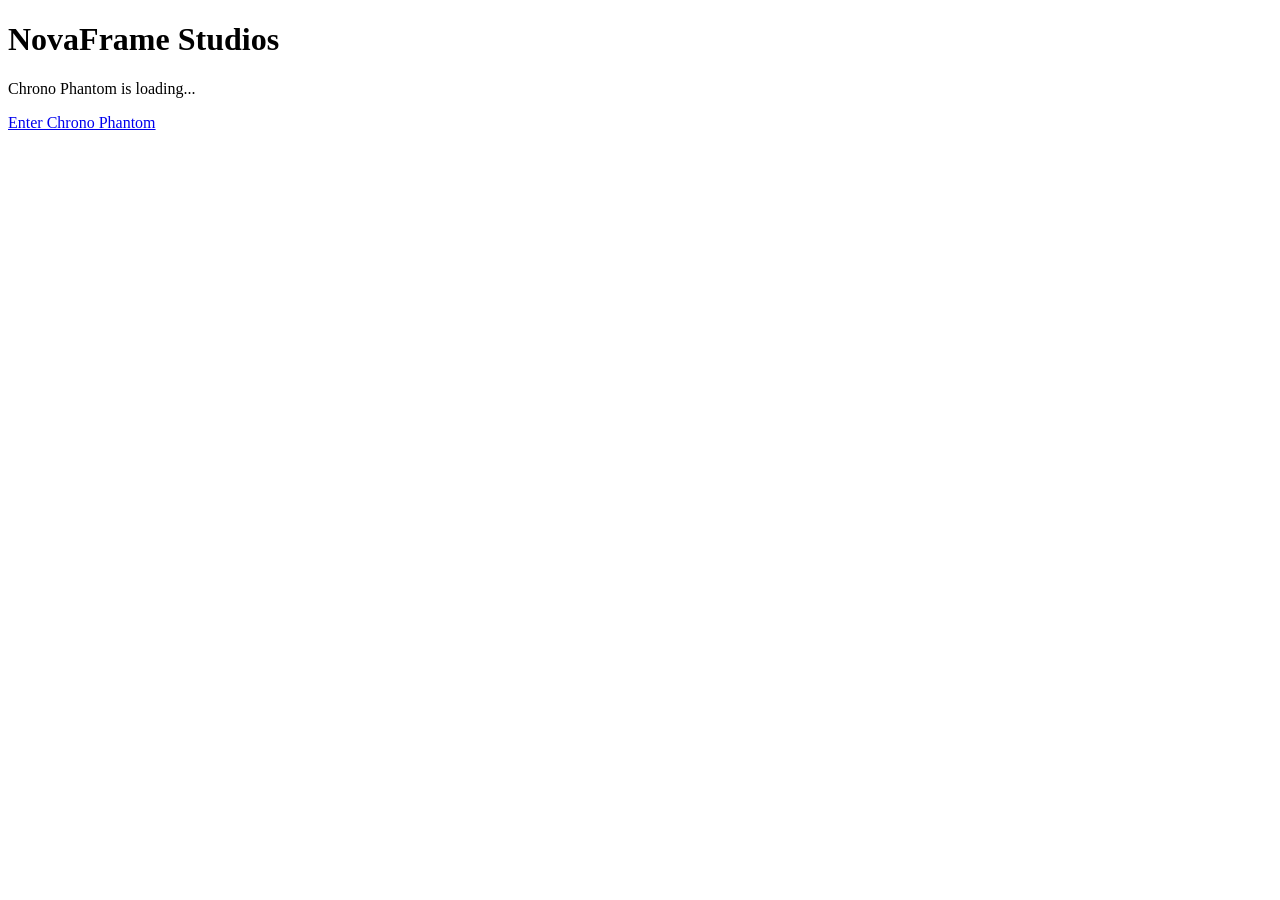
==== index.html @ a655ddb5 "Create index.html" ====
<!DOCTYPE html>
<html>
<head>
  <title>NovaFrame Studios</title>
</head>
<body>
  <h1>NovaFrame Studios</h1>
  <p>Chrono Phantom is loading...</p>

  <a href="chrono-phantom/chapter1.html">Enter Chrono Phantom</a>
</body>
</html>
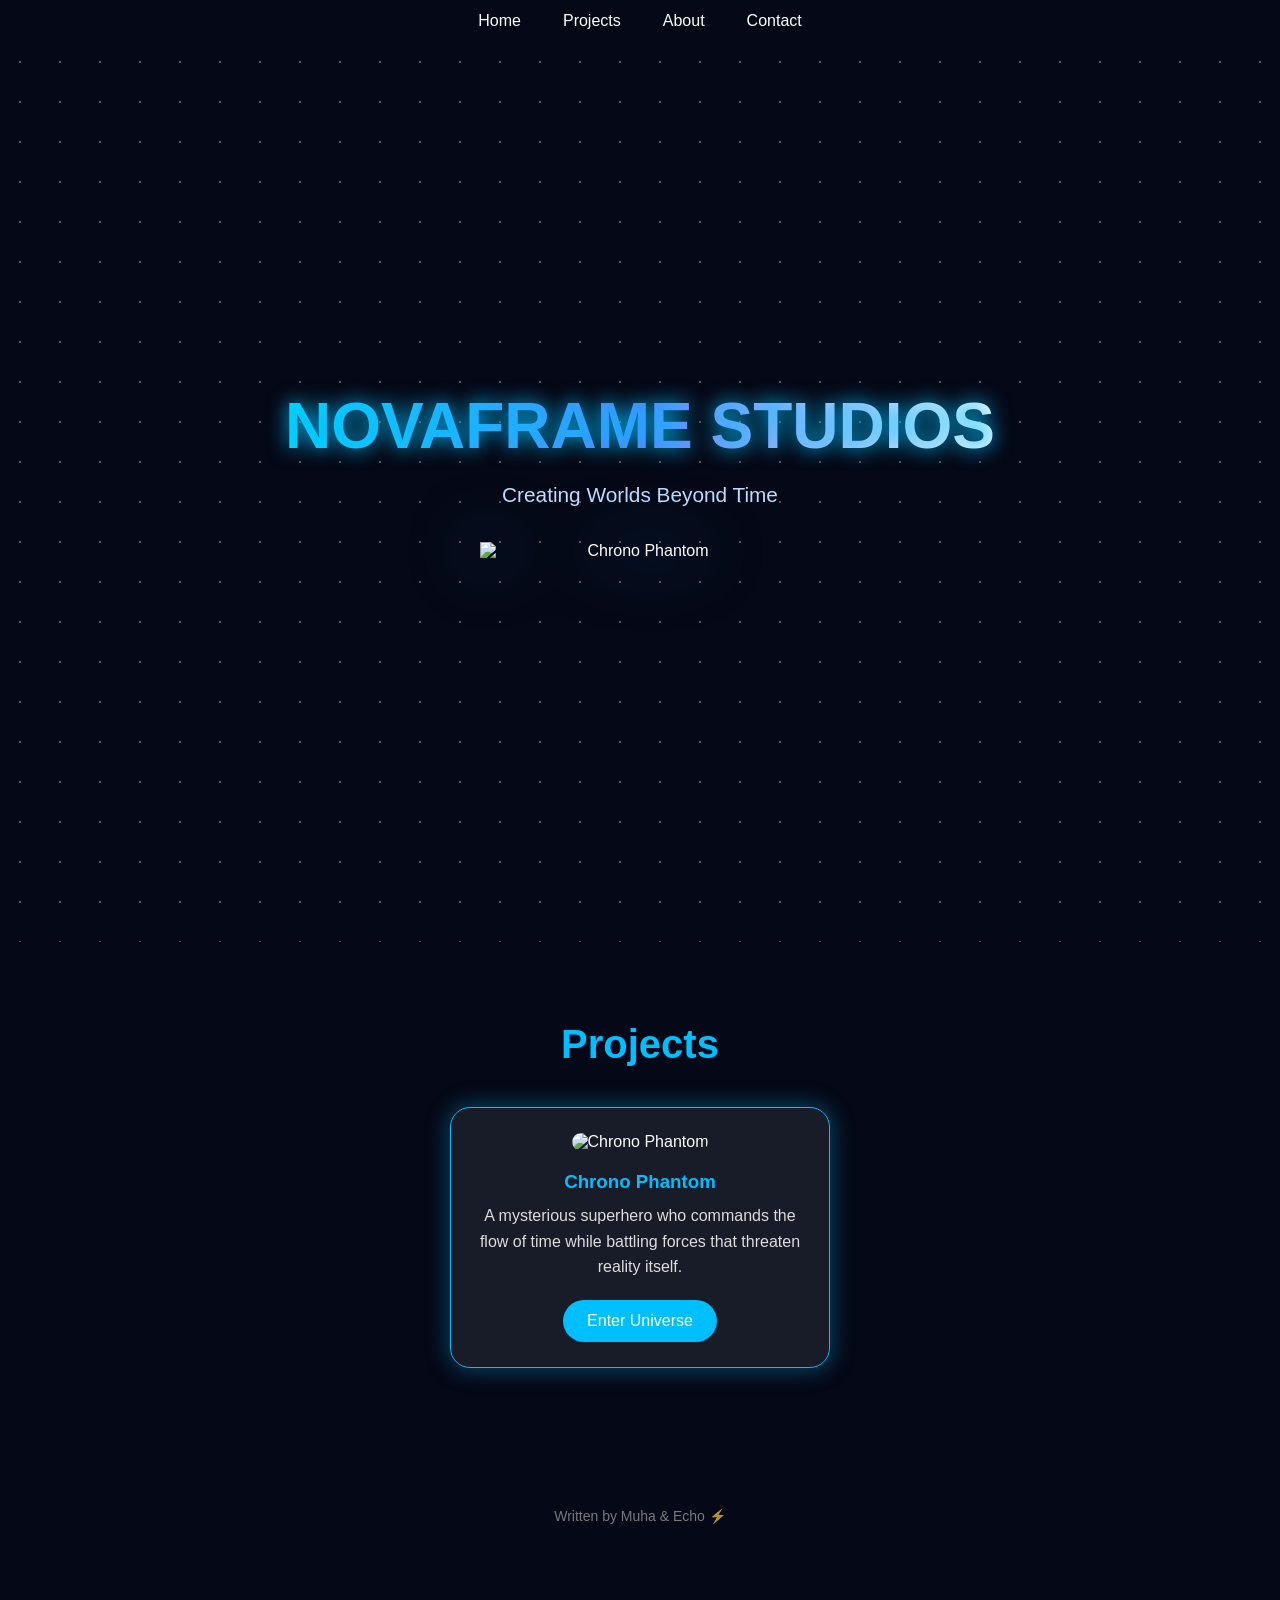
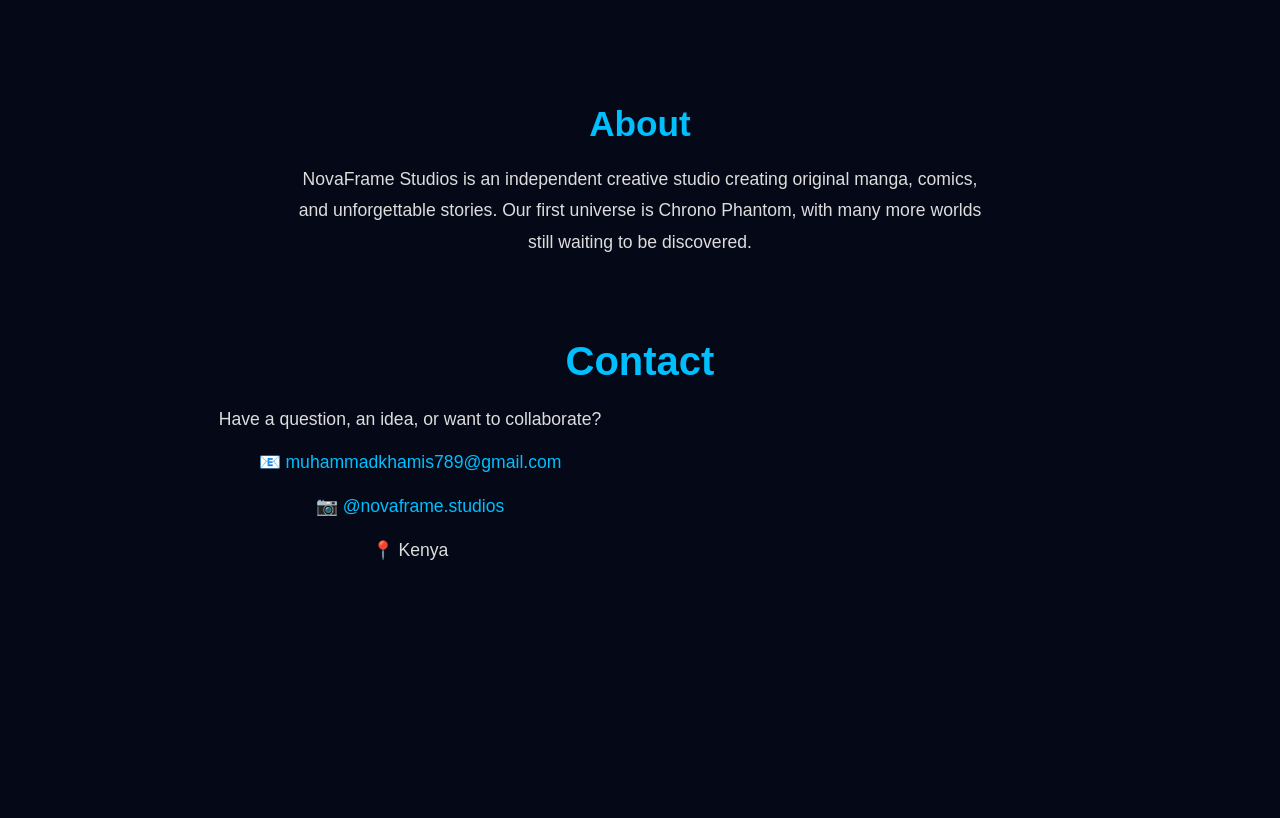
==== commit f6edf187: "Add files via upload" ====
--- a/index.html
+++ b/index.html
@@ -1,12 +1,103 @@
 <!DOCTYPE html>
-<html>
+<html lang="en">
 <head>
-  <title>NovaFrame Studios</title>
+    <meta charset="UTF-8">
+    <meta name="viewport" content="width=device-width, initial-scale=1.0">
+    <title>NovaFrame Studios</title>
+
+    <link rel="stylesheet" href="style.css">
 </head>
+
 <body>
-  <h1>NovaFrame Studios</h1>
-  <p>Chrono Phantom is loading...</p>
+<nav class="navbar">
+    <ul class="nav-links">
+        <li><a href="#home">Home</a></li>
+        <li><a href="#projects">Projects</a></li>
+        <li><a href="#about">About</a></li>
+        <li><a href="#contact">Contact</a></li>
+    </ul>
+</nav>
 
-  <a href="chrono-phantom/chapter1.html">Enter Chrono Phantom</a>
+<div class="stars"></div>
+
+<header class="hero">
+
+    <h1 class="logo">NovaFrame Studios</h1>
+
+    <p class="tagline">
+        Creating Worlds Beyond Time
+    </p>
+<img src="assets/Images/chrono.png" alt="Chrono Phantom" class="hero-image">
+    
+    </a>
+
+</header>
+<section id="projects" class="projects">
+
+    <h2>Projects</h2>
+
+    <div class="project-card">
+
+        <img src="assets/Images/chrono.png" alt="Chrono Phantom">
+
+        <h3>Chrono Phantom</h3>
+
+        <p>
+            A mysterious superhero who commands the flow of time while
+            battling forces that threaten reality itself.
+        </p>
+
+        <a href="chrono-phantom.html" class="project-btn">
+            Enter Universe
+        </a>
+
+    </div>
+
+</section>
+
+</section>
+<section id="home">
+<section id="projects">
+<section id="about">
+<section id="contact">
+<script src="script.js"></script>
+<footer class="credits">
+  Written by Muha & Echo ⚡
+</footer>
 </body>
 </html>
+<section id="about" class="about">
+
+<section id="about" class="about">
+
+    <h2>About</h2>
+
+    <p>
+        NovaFrame Studios is an independent creative studio creating original
+        manga, comics, and unforgettable stories. Our first universe is
+        Chrono Phantom, with many more worlds still waiting to be discovered.
+    </p>
+
+<section id="contact" class="contact">
+
+    <h2>Contact</h2>
+
+    <p>Have a question, an idea, or want to collaborate?</p>
+
+    <p>
+        📧
+        <a href="mailto:muhammadkhamis789@gmail.com">
+            muhammadkhamis789@gmail.com
+        </a>
+    </p>
+
+    <p>
+        📷
+        <a href="https://instagram.com/novaframe.studios" target="_blank">
+            @novaframe.studios
+        </a>
+    </p>
+
+    <p>📍 Kenya</p>
+
+</section>
--- a/style.css
+++ b/style.css
@@ -0,0 +1,404 @@
+html{
+    scroll-behavior:smooth;
+}
+*{
+    margin:0;
+    padding:0;
+    box-sizing:border-box;
+    font-family:Arial, sans-serif;
+}
+
+body{
+    background:#050816;
+    color:white;
+    overflow-x:hidden;
+}
+
+.stars{
+    position:fixed;
+    width:100%;
+    height:100%;
+    background:
+    radial-gradient(white 1px,transparent 1px);
+    background-size:40px 40px;
+    opacity:.3;
+    animation:moveStars 60s linear infinite;
+    z-index:-1;
+}
+
+@keyframes moveStars{
+    from{transform:translateY(0);}
+    to{transform:translateY(500px);}
+}
+
+.hero{
+    min-height:100vh;
+    display:flex;
+    flex-direction:column;
+    justify-content:center;
+    align-items:center;
+    text-align:center;
+    padding:20px;
+}
+
+.logo{
+    font-size:4rem;
+    font-weight:900;
+    text-transform:uppercase;
+    background:linear-gradient(90deg,#00d9ff,#5f7cff,#ffffff);
+    -webkit-background-clip:text;
+    -webkit-text-fill-color:transparent;
+    text-shadow:0 0 20px #00bfff;
+}
+
+.tagline{
+    margin-top:20px;
+    font-size:1.3rem;
+    color:#bcdcff;
+}
+
+.btn{
+    margin-top:40px;
+    padding:16px 40px;
+    text-decoration:none;
+    color:white;
+    border:2px solid #00bfff;
+    border-radius:50px;
+    box-shadow:0 0 20px #00bfff;
+    transition:.3s;
+}
+
+.btn:hover{
+    background:#00bfff;
+    transform:scale(1.05);
+}
+
+.project{
+    padding:80px 20px;
+    text-align:center;
+}
+
+.project h2{
+    color:#00bfff;
+    margin-bottom:10px;
+}
+
+.project h1{
+    font-size:3rem;
+    margin-bottom:20px;
+}
+
+.project p{
+    color:#d0d8ff;
+    max-width:600px;
+    margin:auto;
+    font-size:1.1rem;
+}
+.hero-image{
+    width:320px;
+    max-width:90%;
+    margin:35px 0;
+    filter:drop-shadow(0 0 35px #00bfff);
+    animation:float 4s ease-in-out infinite;
+}
+
+@keyframes float{
+    0%{transform:translateY(0);}
+    50%{transform:translateY(-15px);}
+    100%{transform:translateY(0);}
+}.navbar{
+    display:flex;
+    justify-content:center;
+    align-items:center;
+    padding:12px 10px;
+
+}
+
+.nav-logo{
+    color:#00ccff;
+}
+.nav-links{
+    display:flex;
+    justify-content:center;
+    align-items:center;
+    gap:12px;
+    list-style:none;
+    padding:0;
+    margin:0;
+}
+
+.nav-links a{
+    color:white;
+    text-decoration:none;
+    transition:.3s;
+}
+
+.nav-links a:hover{
+    color:#00ccff;
+}
+.about{
+    padding:80px 20px;
+    text-align:center;
+}
+
+.about h2{
+    color:#00bfff;
+    font-size:2.2rem;
+    margin-bottom:20px;
+}
+
+.about p{
+    max-width:700px;
+    margin:auto;
+    font-size:1.1rem;
+    line-height:1.8;
+    color:#ddd;
+}
+<section id="contact" class="contact">
+
+    <h2>CONTACT US</h2>
+
+  <p>Email: muhammadkhamis789@gmail.com</p>
+
+    <p>Facebook: @aquaboy</p>
+
+    <p>Location: Kenya</p>
+
+</section>
+.contact{
+    padding:80px 20px;
+    text-align:center;
+}
+
+.contact h2{
+    color:#00bfff;
+    font-size:2.2rem;
+    margin-bottom:20px;
+}
+
+.contact p{
+    color:#ddd;
+    margin:10px 0;
+    font-size:1.1rem;
+}
+.contact{
+    padding:80px 20px;
+    text-align:center;
+}
+
+.contact h2{
+    font-size:2.5rem;
+    color:#00bfff;
+    margin-bottom:20px;
+}
+
+.contact p{
+    color:#ddd;
+    font-size:1.1rem;
+    margin:12px 0;
+}
+.contact a{
+    color:#00bfff;
+    text-decoration:none;
+    transition:0.3s;
+}
+
+.contact a:hover{
+    color:white;
+    text-shadow:0 0 10px #00bfff;
+}.projects{
+    padding:80px 20px;
+    text-align:center;
+}
+
+.projects h2{
+    font-size:2.5rem;
+    color:#00bfff;
+    margin-bottom:40px;
+}
+
+.project-card{
+    max-width:380px;
+    margin:auto;
+    background:rgba(255,255,255,0.08);
+    border:1px solid #00bfff;
+    border-radius:20px;
+    padding:25px;
+    box-shadow:0 0 25px rgba(0,191,255,.4);
+    transition:.4s;
+}
+
+.project-card:hover{
+    transform:translateY(-10px);
+    box-shadow:0 0 40px rgba(0,191,255,.8);
+}
+
+.project-card img{
+    width:100%;
+    border-radius:15px;
+}
+
+.project-card h3{
+    color:#00bfff;
+    margin:20px 0 10px;
+}
+
+.project-card p{
+    color:#ddd;
+    line-height:1.6;
+}
+
+.project-btn{
+    display:inline-block;
+    margin-top:20px;
+    padding:12px 24px;
+    background:#00bfff;
+    color:white;
+    text-decoration:none;
+    border-radius:30px;
+    transition:.3s;
+}
+
+.project-btn:hover{
+    background:#0088cc;
+}.nav-links a{
+    color:white;
+    text-decoration:none;
+    padding:8px 15px;
+    border-radius:20px;
+    transition:0.3s;
+}
+
+.nav-links a:hover{
+    background:#00bfff;
+    color:black;
+    box-shadow:0 0 15px #00bfff;
+}.credits {
+  text-align: center;
+  color: #aaa;
+  font-size: 14px;
+  padding: 20px;
+  margin-top: 40px;
+  opacity: 0.7;
+}
+.manga-page{
+    text-align:center;
+    margin:40px 0;
+}
+
+.manga-page img{
+    width:90%;
+    max-width:900px;
+    border-radius:12px;
+    box-shadow:0 0 25px rgba(0,180,255,0.5);
+}
+
+.navigation{
+    display:flex;
+    justify-content:space-between;
+    padding:30px;
+}
+
+.navigation a{
+    color:#4fc3ff;
+    text-decoration:none;
+    font-size:20px;
+}.read-btn{
+    display:inline-block;
+    margin-top:30px;
+    padding:15px 35px;
+    background:#007bff;
+    color:white;
+    text-decoration:none;
+    border-radius:30px;
+    font-size:20px;
+    transition:0.3s;
+}
+
+.read-btn:hover{
+    transform:scale(1.05);
+    box-shadow:0 0 20px #00bfff;
+}.chapter-title{
+    text-align:center;
+    font-size:56px;
+    color:#66ccff;
+    text-shadow:0 0 20px #00bfff;
+    margin-top:30px;
+}
+
+.chapter-subtitle{
+    text-align:center;
+    color:white;
+    margin-bottom:20px;
+}
+
+.page-counter{
+    text-align:center;
+    color:#8fdcff;
+    font-size:20px;
+    margin-bottom:25px;
+}
+
+.manga-page{
+    text-align:center;
+    margin:40px 0;
+}
+
+.manga-page img{
+    width:95%;
+    max-width:1000px;
+    border-radius:12px;
+    box-shadow:0 0 25px rgba(0,191,255,.5);
+}
+
+.navigation{
+    display:flex;
+    justify-content:space-between;
+    padding:30px;
+}
+
+.navigation a{
+    background:#0077ff;
+    color:white;
+    text-decoration:none;
+    padding:15px 25px;
+    border-radius:30px;
+    transition:.3s;
+}
+
+.navigation a:hover{
+    box-shadow:0 0 20px #00bfff;
+    transform:scale(1.05);
+}.reader{
+    text-align:center;
+    margin:40px auto;
+}
+
+#mangaImage{
+    width:95%;
+    max-width:1000px;
+    border-radius:12px;
+    box-shadow:0 0 25px rgba(0,191,255,.5);
+}
+
+.reader-controls{
+    margin:30px 0;
+    display:flex;
+    justify-content:center;
+    align-items:center;
+    gap:20px;
+}
+
+.reader-controls button{
+    padding:12px 24px;
+    border:none;
+    border-radius:25px;
+    background:#0077ff;
+    color:white;
+    cursor:pointer;
+    font-size:18px;
+}
+
+.reader-controls button:hover{
+    box-shadow:0 0 20px #00bfff;
+}
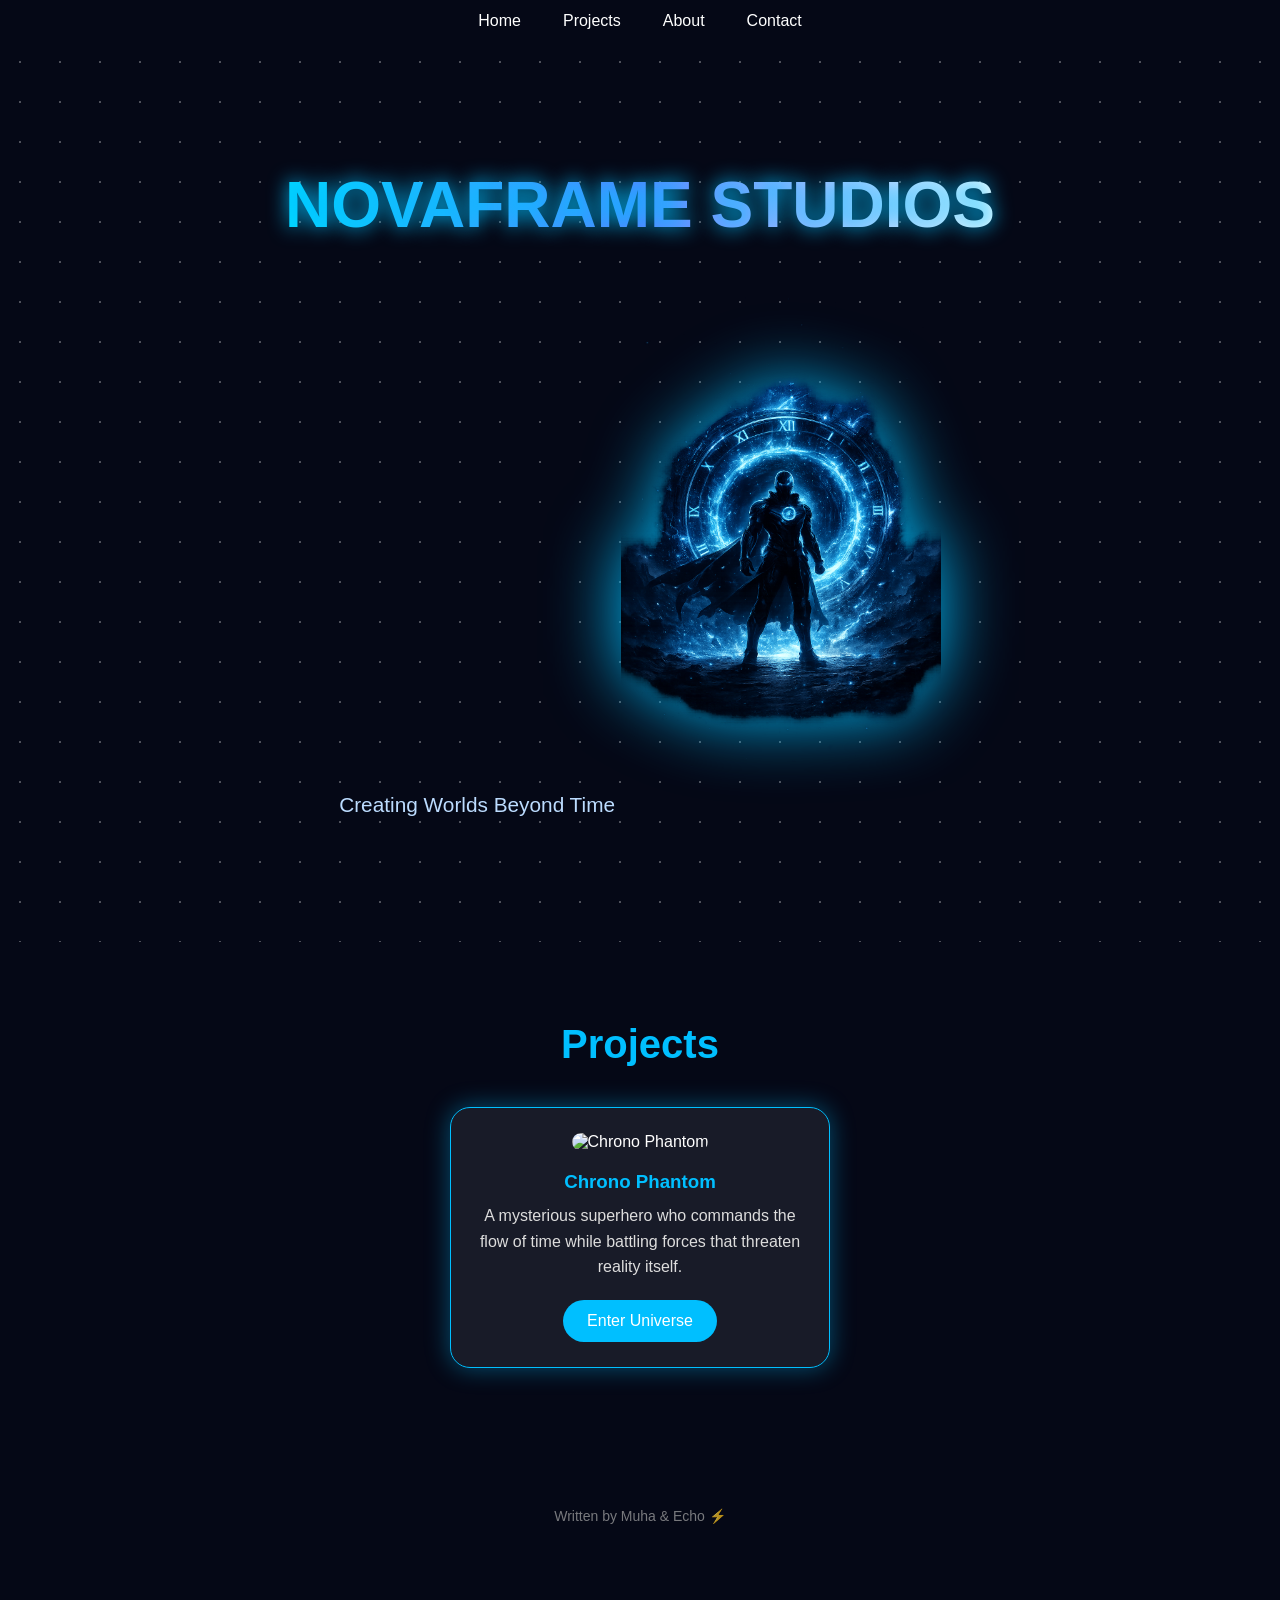
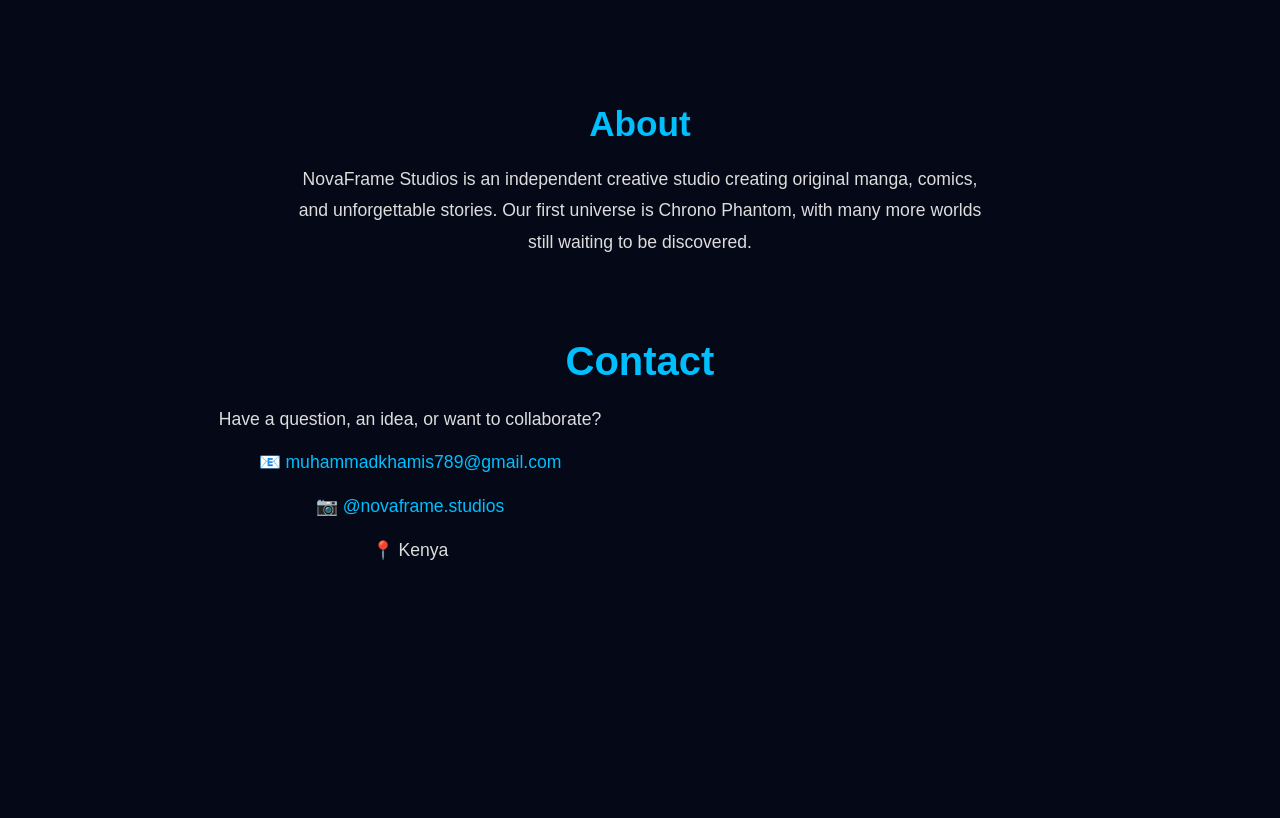
==== commit cb81417e: "Fix image source path in index.html Updated image source path to lowercase for consistency." ====
--- a/index.html
+++ b/index.html
@@ -26,10 +26,7 @@
 
     <p class="tagline">
         Creating Worlds Beyond Time
-    </p>
-<img src="assets/Images/chrono.png" alt="Chrono Phantom" class="hero-image">
-    
-    </a>
+<img src="assets/images/chrono.png" alt="Chrono Phantom" class="hero-image">
 
 </header>
 <section id="projects" class="projects">
@@ -100,4 +97,4 @@
 
     <p>📍 Kenya</p>
 
-</section>+</section>
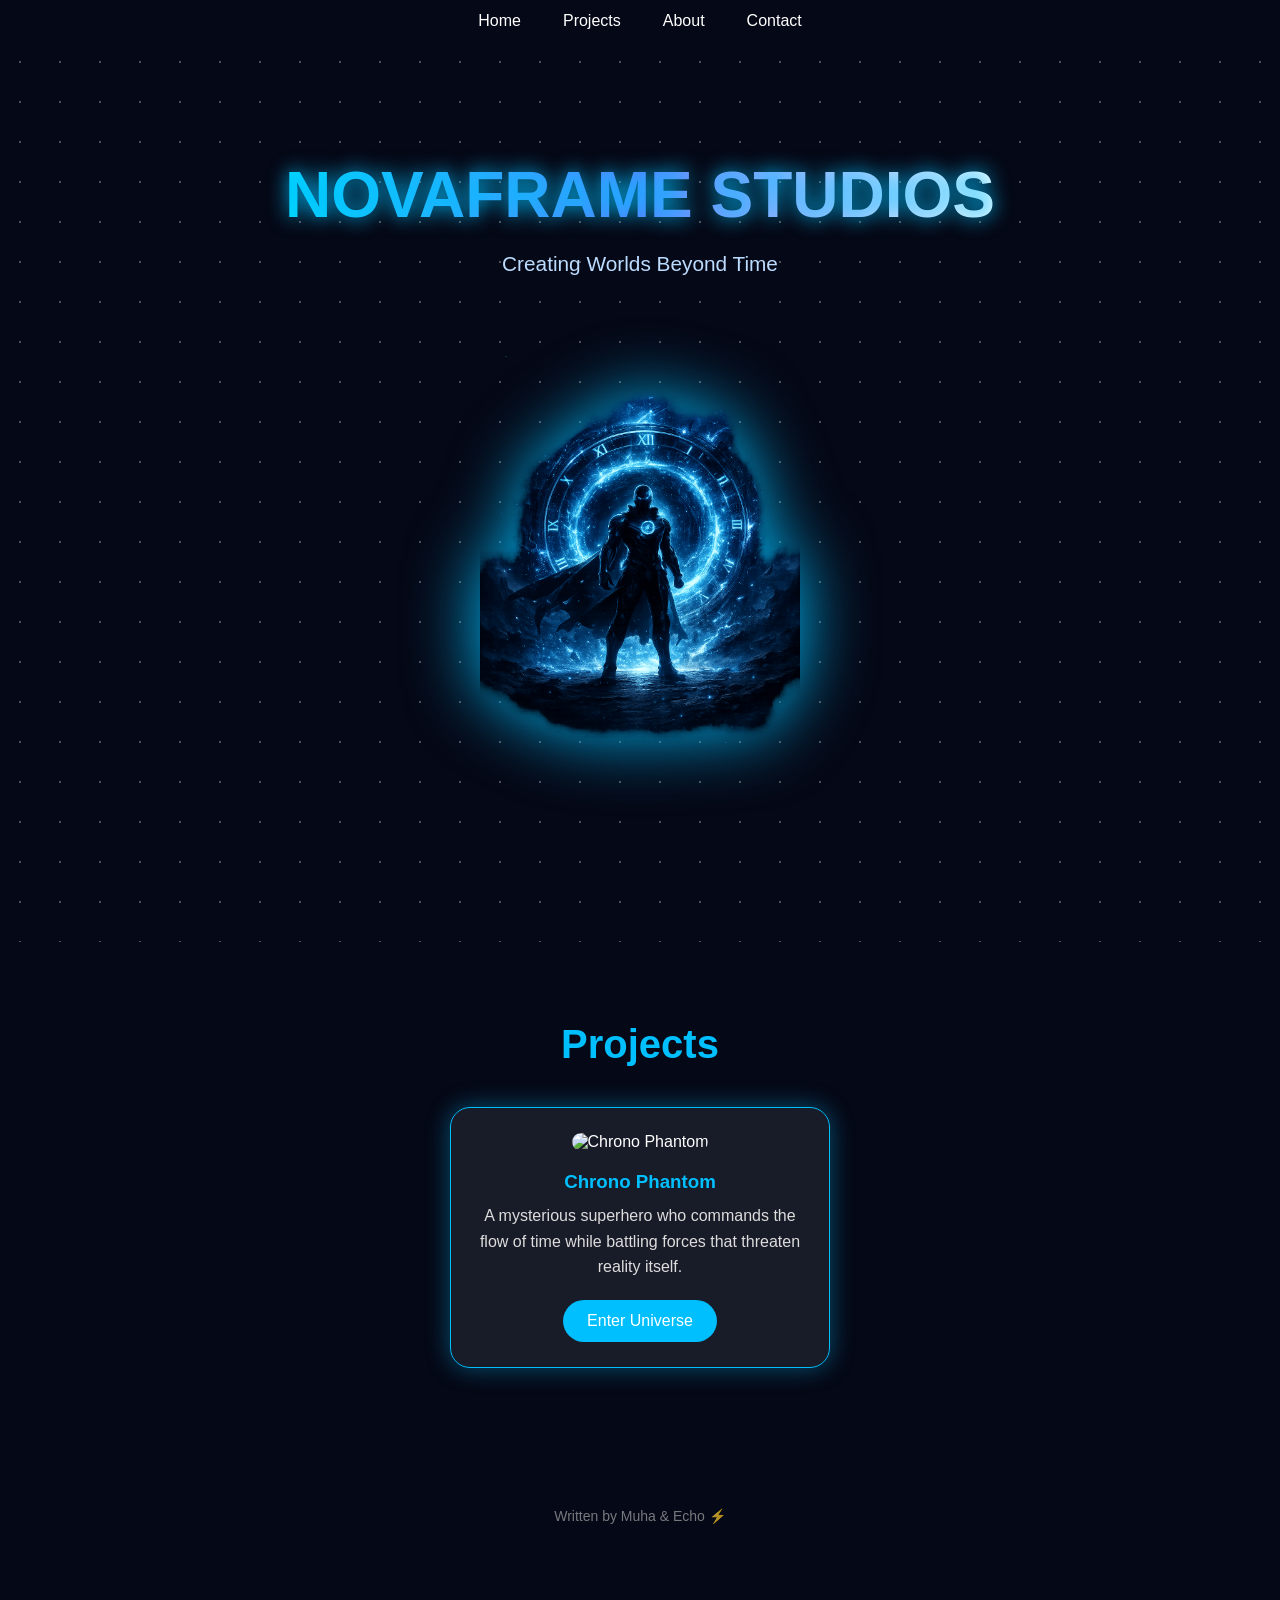
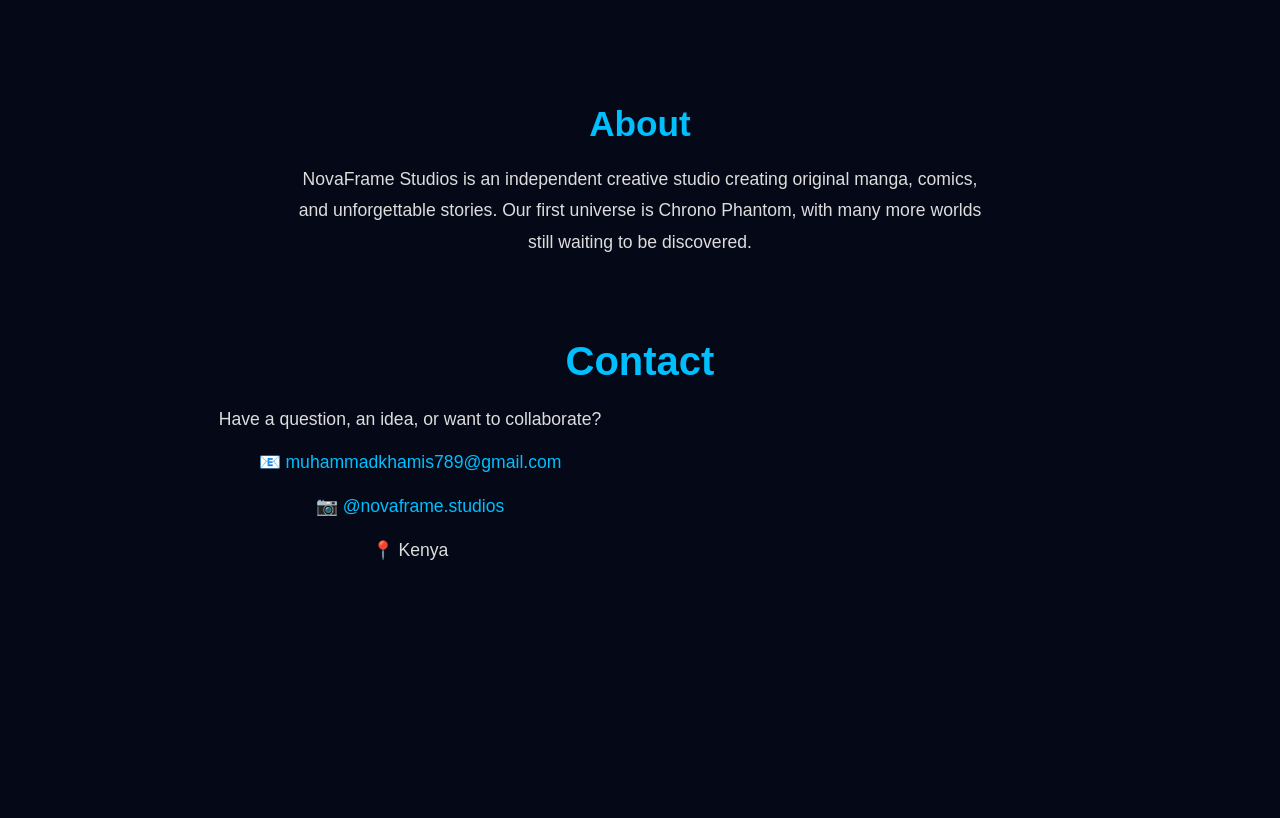
==== commit 6d95a5b4: "Add image to header section in index.html" ====
--- a/index.html
+++ b/index.html
@@ -19,14 +19,15 @@
 </nav>
 
 <div class="stars"></div>
-
 <header class="hero">
 
     <h1 class="logo">NovaFrame Studios</h1>
 
     <p class="tagline">
         Creating Worlds Beyond Time
-<img src="assets/images/chrono.png" alt="Chrono Phantom" class="hero-image">
+    </p>
+
+    <img src="assets/images/chrono.png" alt="Chrono Phantom" class="hero-image">
 
 </header>
 <section id="projects" class="projects">
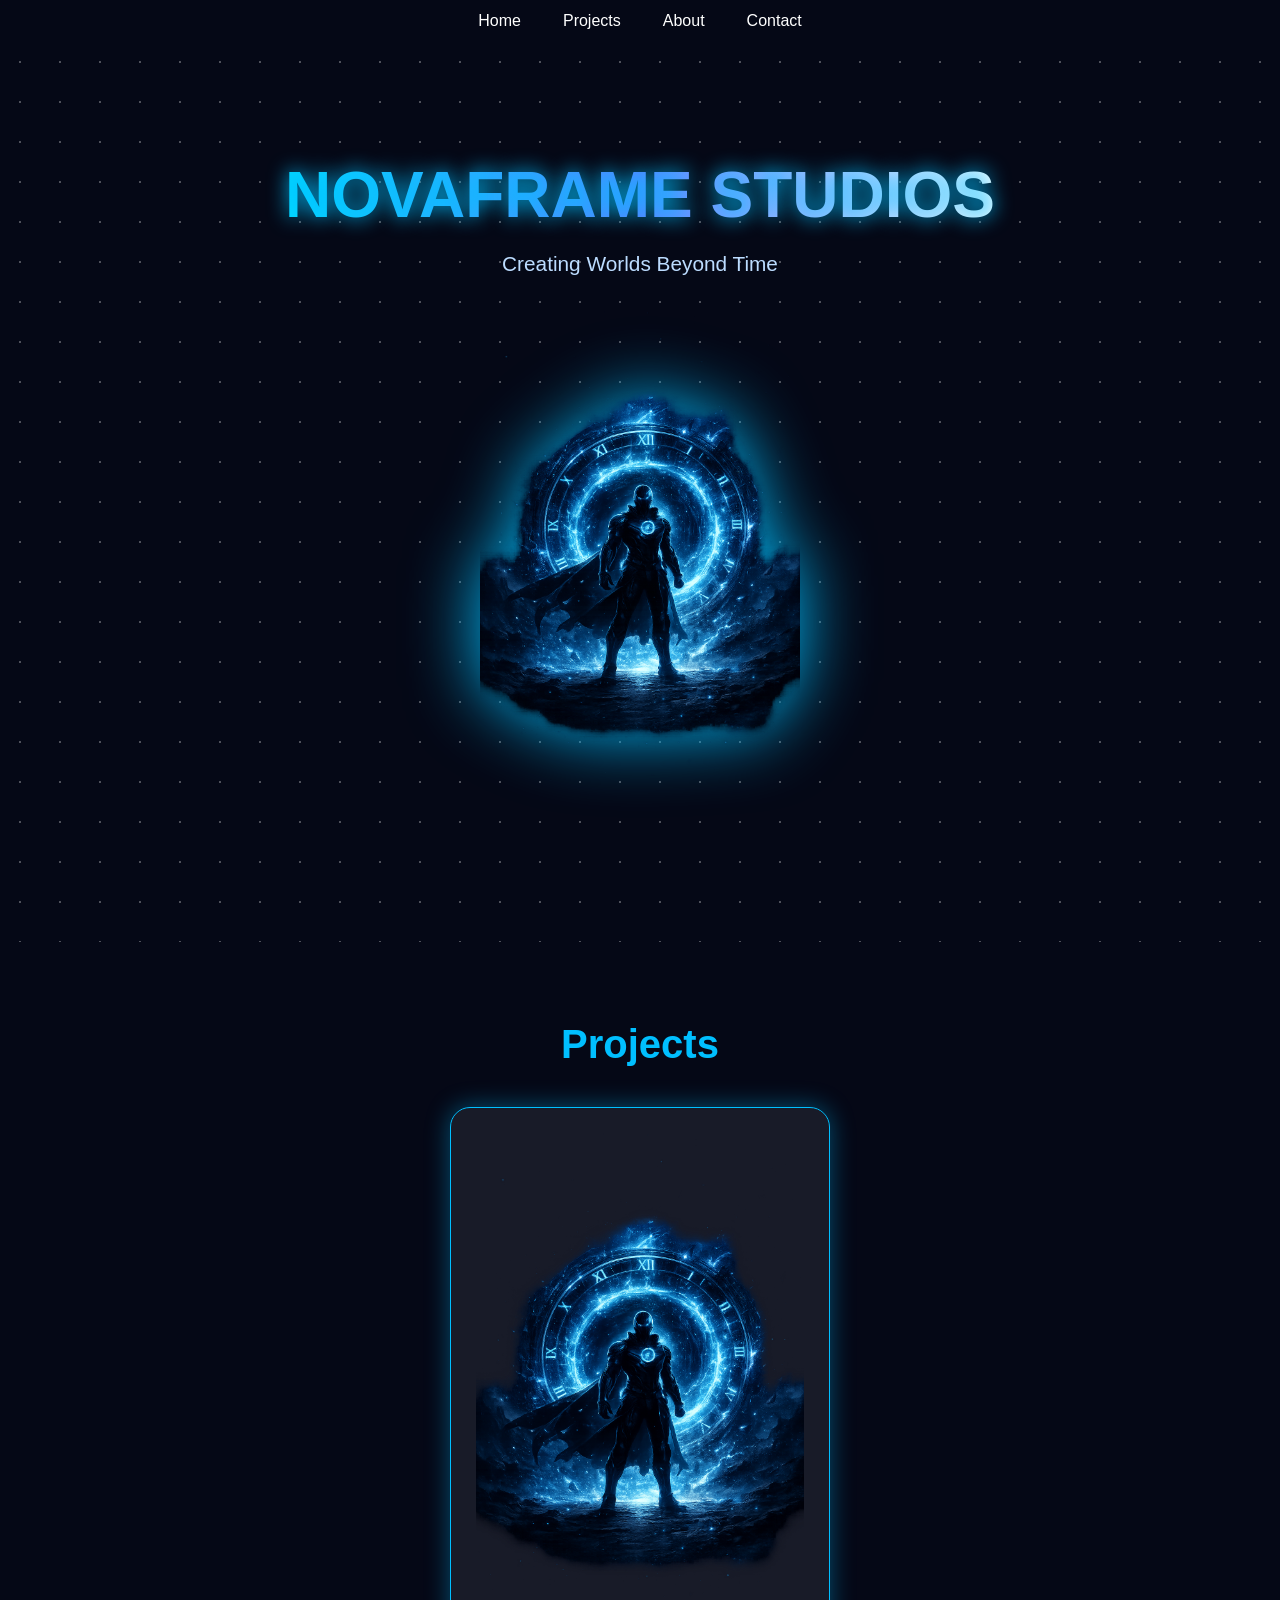
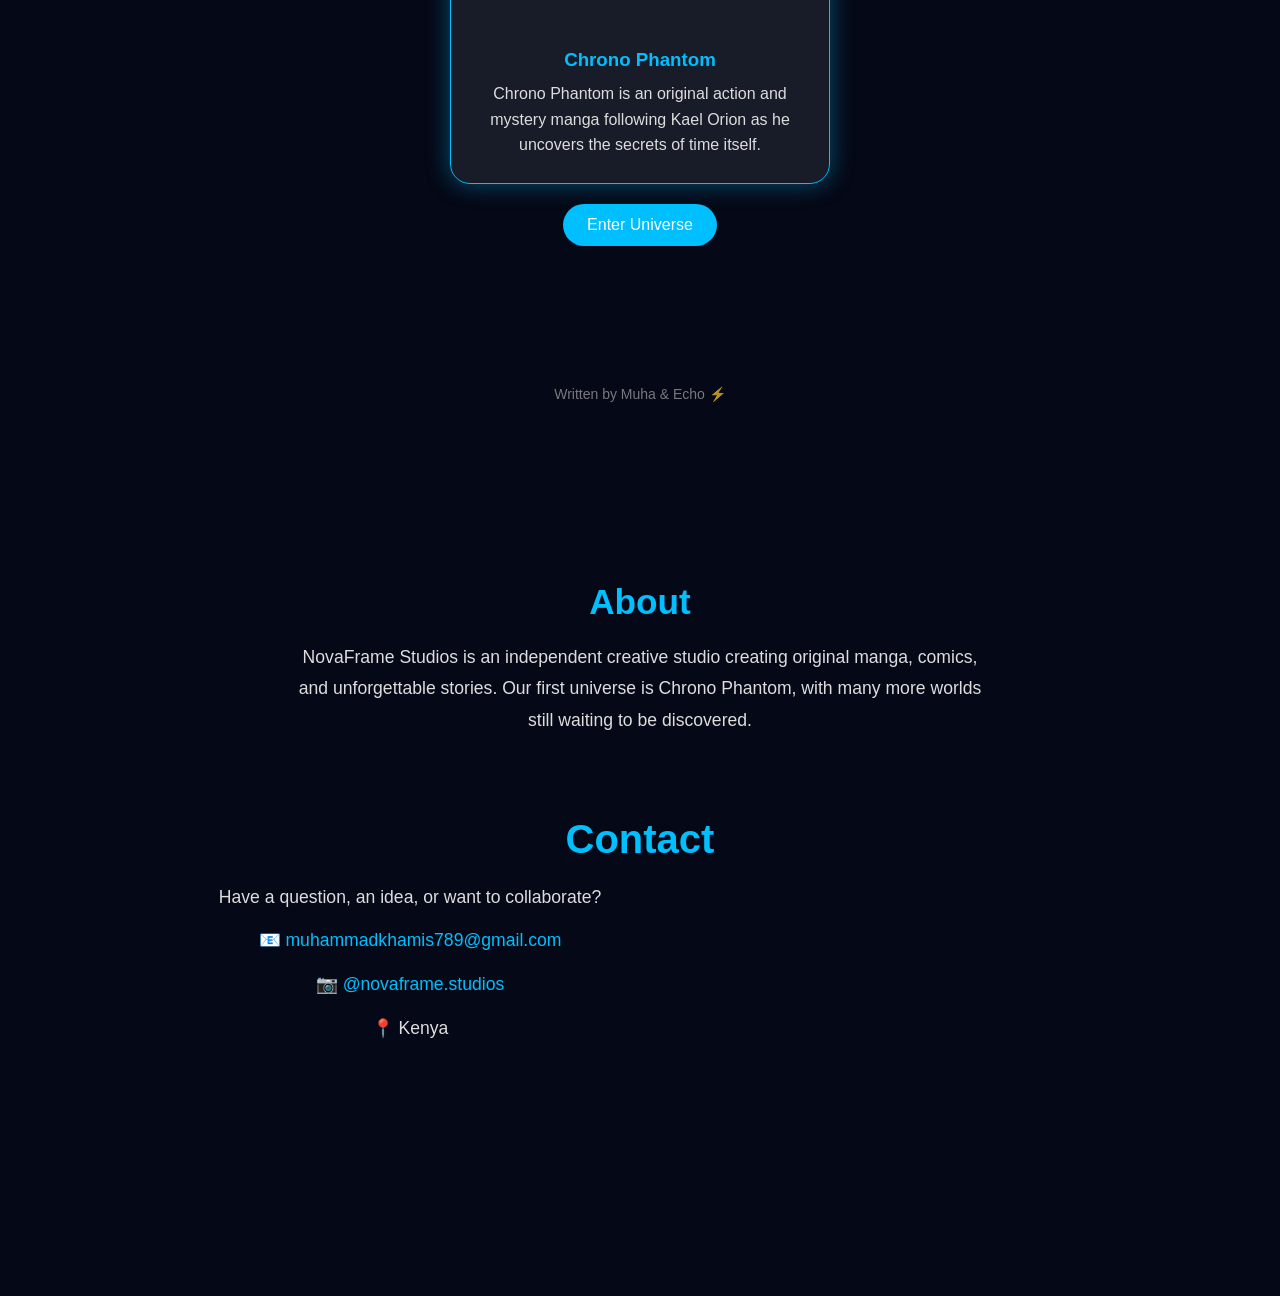
==== commit b7e568b6: "Update index.html" ====
--- a/index.html
+++ b/index.html
@@ -34,16 +34,15 @@
 
     <h2>Projects</h2>
 
-    <div class="project-card">
+<div class="project-card">
+    <img src="assets/images/chrono.png" alt="Chrono Phantom" class="project-image">
 
-        <img src="assets/Images/chrono.png" alt="Chrono Phantom">
+    <h3>Chrono Phantom</h3>
 
-        <h3>Chrono Phantom</h3>
-
-        <p>
-            A mysterious superhero who commands the flow of time while
-            battling forces that threaten reality itself.
-        </p>
+    <p>
+        Chrono Phantom is an original action and mystery manga following Kael Orion as he uncovers the secrets of time itself.
+    </p>
+</div>
 
         <a href="chrono-phantom.html" class="project-btn">
             Enter Universe
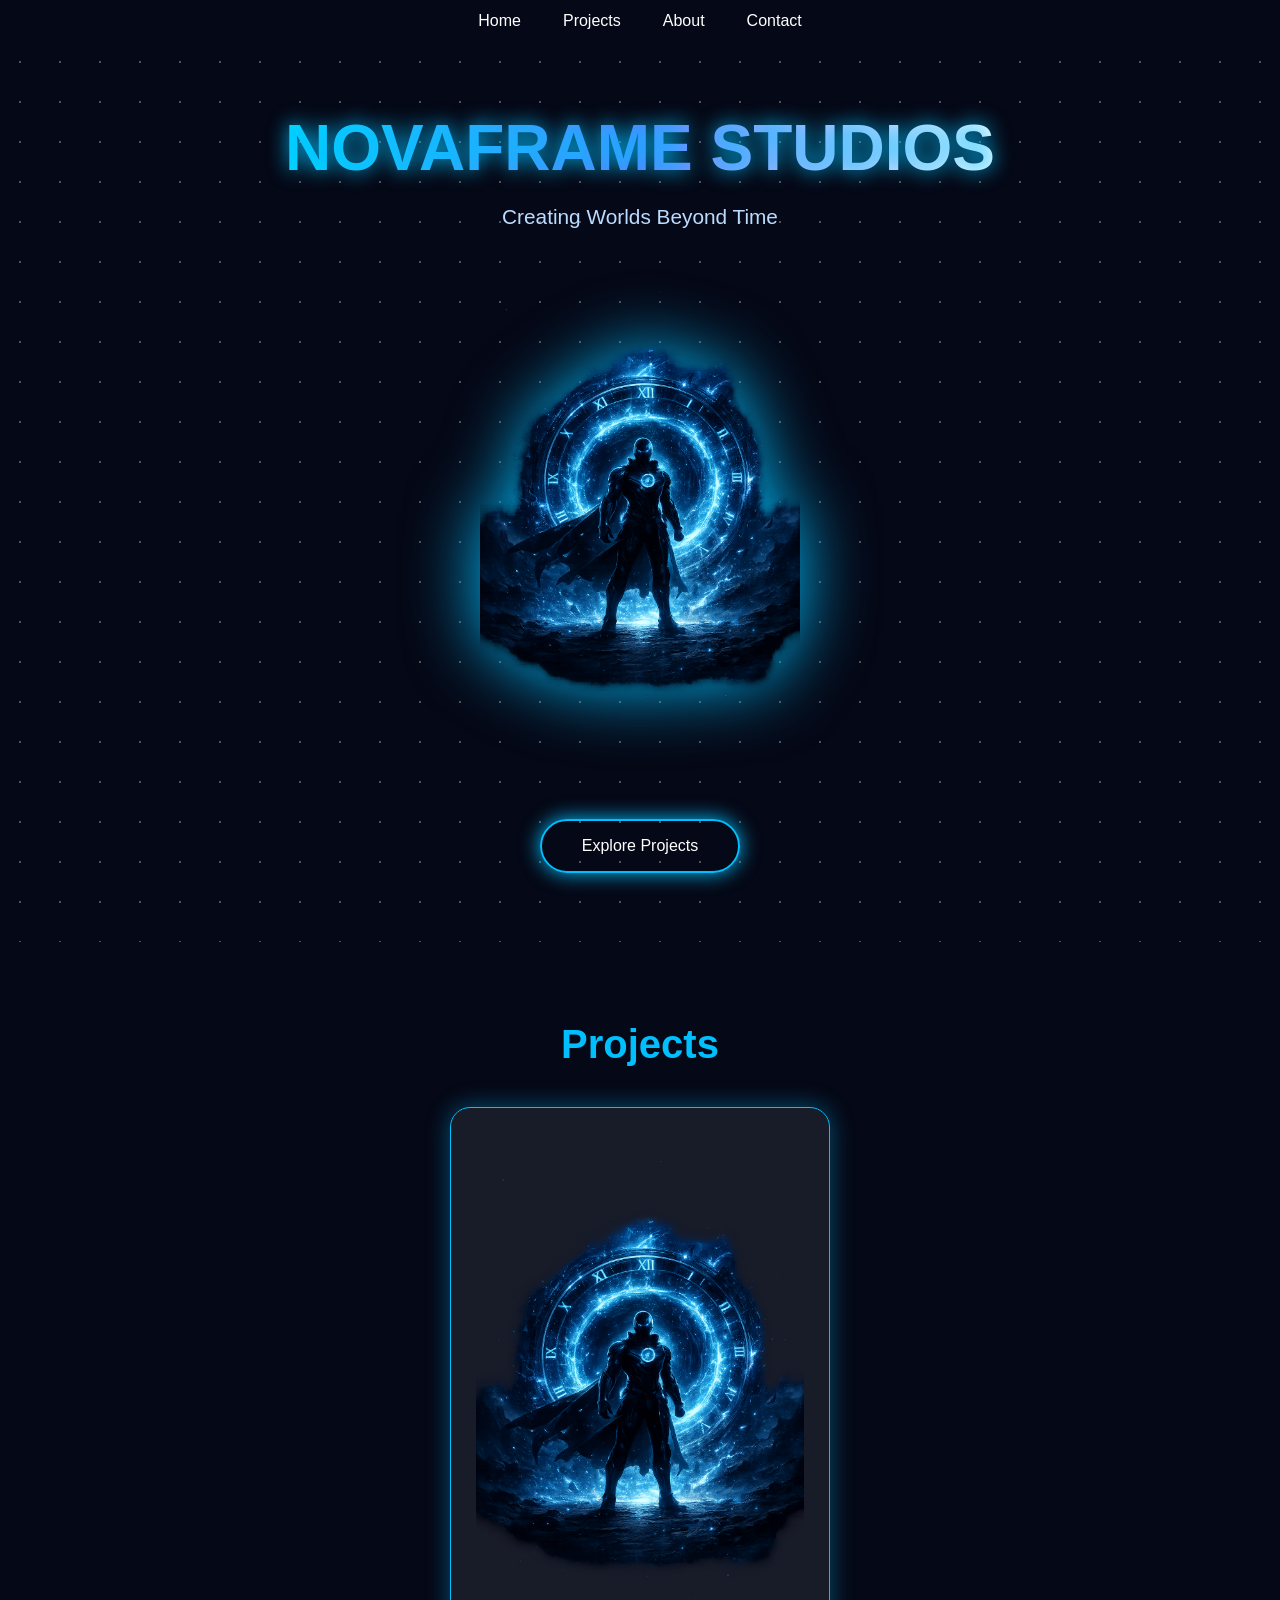
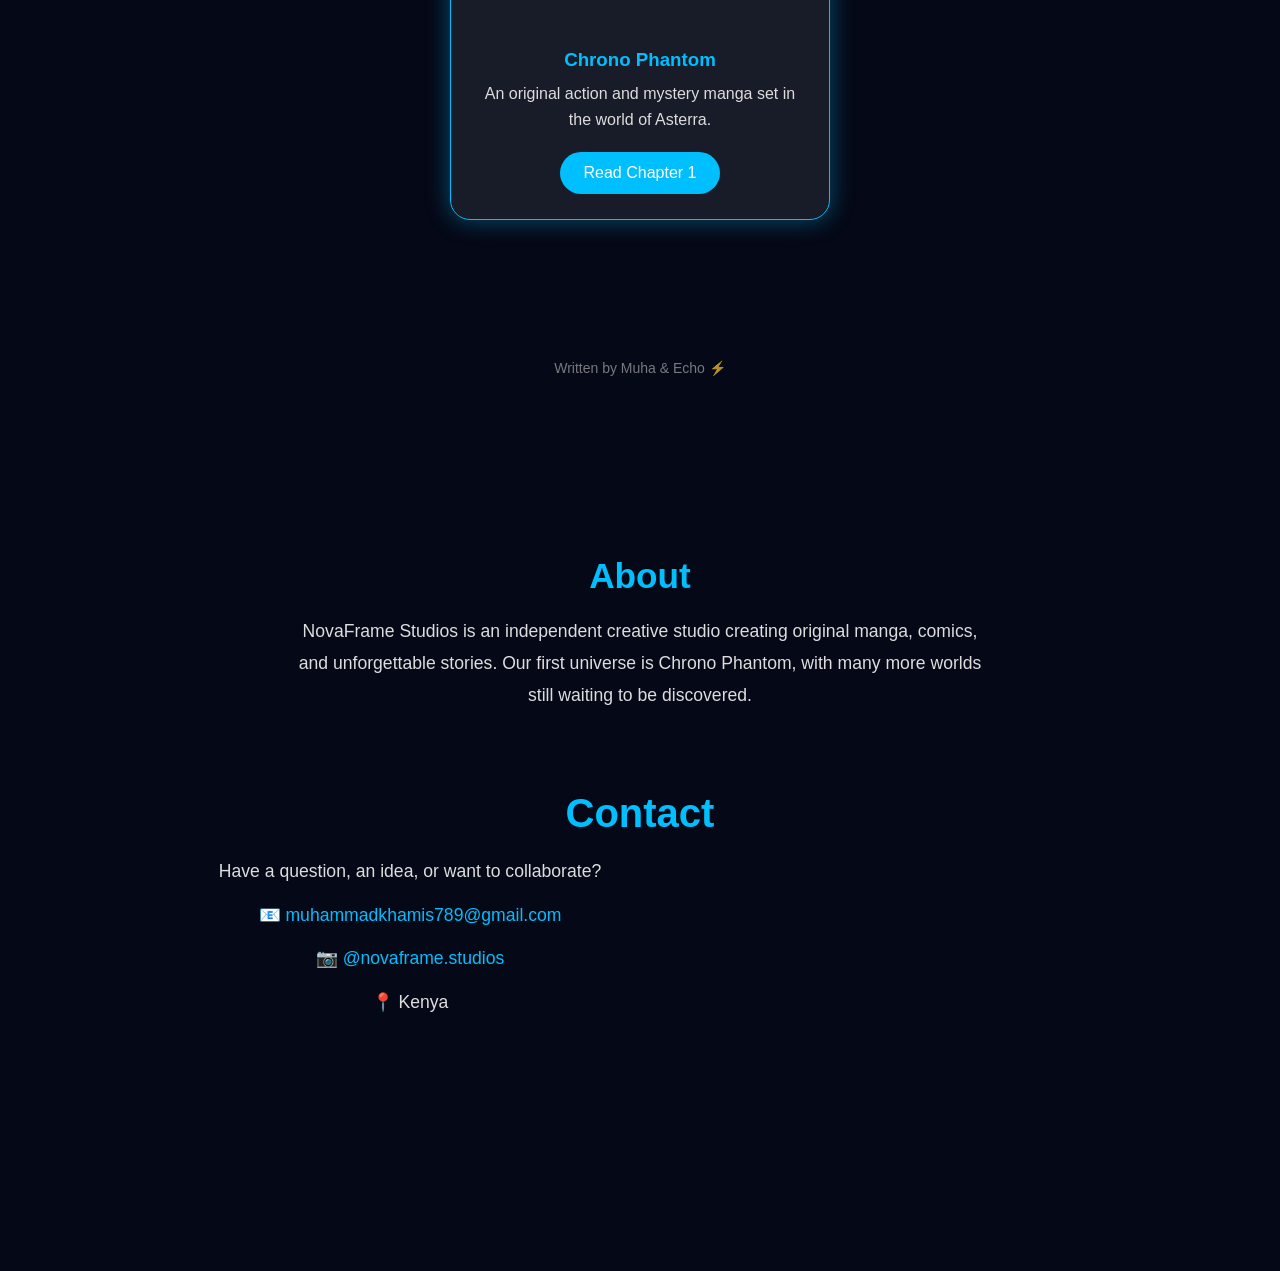
==== commit feccbc05: "Update index.html" ====
--- a/index.html
+++ b/index.html
@@ -27,27 +27,25 @@
         Creating Worlds Beyond Time
     </p>
 
-    <img src="assets/images/chrono.png" alt="Chrono Phantom" class="hero-image">
+    <img src="assets/images/chrono.png"
+         alt="Chrono Phantom"
+         class="hero-image">
+
+    <a href="#projects" class="btn">Explore Projects</a>
 
 </header>
 <section id="projects" class="projects">
 
     <h2>Projects</h2>
 
-<div class="project-card">
-    <img src="assets/images/chrono.png" alt="Chrono Phantom" class="project-image">
+    <div class="project-card">
+        <img src="assets/images/chrono.png" alt="Chrono Phantom">
 
-    <h3>Chrono Phantom</h3>
+        <h3>Chrono Phantom</h3>
 
-    <p>
-        Chrono Phantom is an original action and mystery manga following Kael Orion as he uncovers the secrets of time itself.
-    </p>
-</div>
+        <p>An original action and mystery manga set in the world of Asterra.</p>
 
-        <a href="chrono-phantom.html" class="project-btn">
-            Enter Universe
-        </a>
-
+        <a href="chapter1.html" class="project-btn">Read Chapter 1</a>
     </div>
 
 </section>
--- a/style.css
+++ b/style.css
@@ -154,17 +154,6 @@
     line-height:1.8;
     color:#ddd;
 }
-<section id="contact" class="contact">
-
-    <h2>CONTACT US</h2>
-
-  <p>Email: muhammadkhamis789@gmail.com</p>
-
-    <p>Facebook: @aquaboy</p>
-
-    <p>Location: Kenya</p>
-
-</section>
 .contact{
     padding:80px 20px;
     text-align:center;
@@ -401,4 +390,4 @@
 
 .reader-controls button:hover{
     box-shadow:0 0 20px #00bfff;
-}+}
